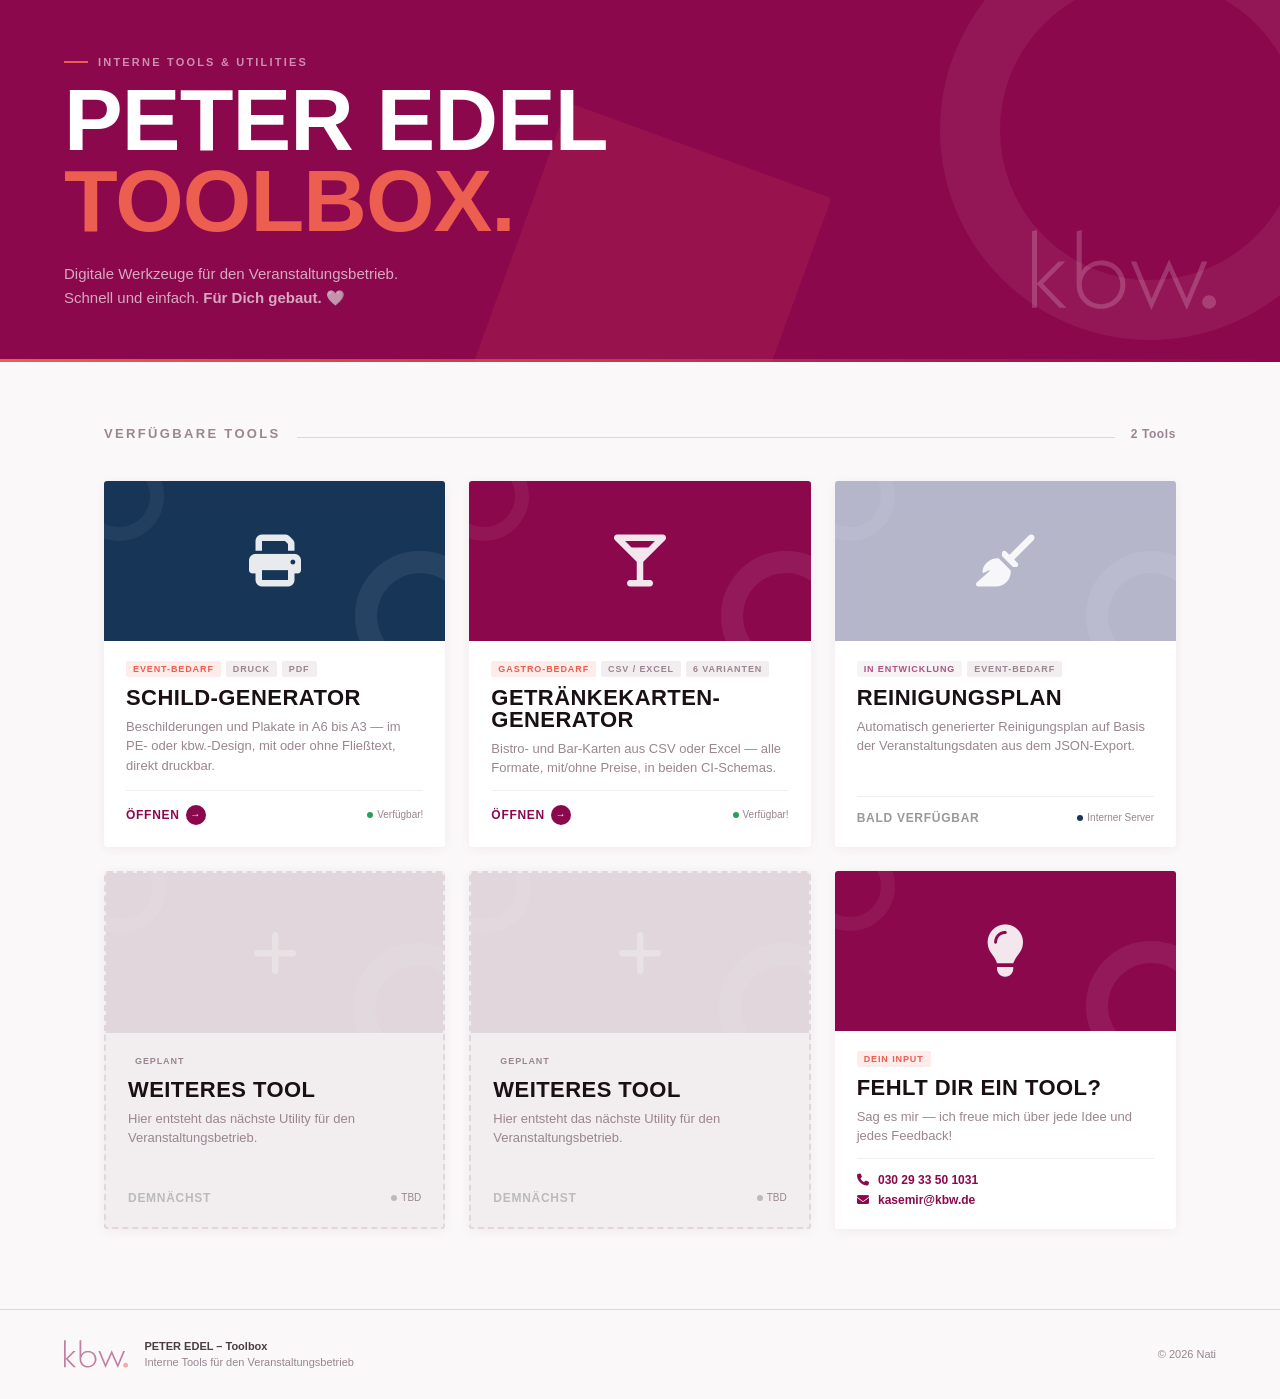
==== index.html @ 6d249f18 "Fixed color variables" ====
<!DOCTYPE html>
<html lang="de">
<head>
<meta charset="UTF-8">
<meta name="viewport" content="width=device-width, initial-scale=1.0">
<title>PETER EDEL – Toolbox</title>
<link rel="stylesheet" href="assets/styles/stylesheet.css">
<link href="https://cdnjs.cloudflare.com/ajax/libs/font-awesome/6.5.0/css/all.min.css" rel="stylesheet">
</head>
<body class="landingpage">

<section class="hero">
  <div class="hero-bg"><div class="hero-bg-line"></div></div>
  <div class="hero-content">
    <div class="hero-left">
      <div class="hero-eyebrow">Interne Tools &amp; Utilities</div>
      <h1 class="hero-title">Peter Edel<span>Toolbox.</span></h1>
      <p class="hero-desc">Digitale Werkzeuge für den Veranstaltungsbetrieb.<br>Schnell und einfach. <strong>Für Dich gebaut.</strong> 🤍</p>
    </div>
    <div class="hero-logo-wrap">
      <img class="hero-logo" src="[data-uri]" alt="kbw.">
    </div>
  </div>
</section>

<section class="tools-section">
  <div class="tools-header">
    <h2>Verfügbare Tools</h2>
    <div class="tools-header-line"></div>
    <span class="tool-count">2 Tools</span>
  </div>

  <div class="tools-grid">

    <!-- Schild-Generator -->
    <a class="tool-card icon-blue" href="event/schildgenerator.html">
      <div class="tool-icon-area">
        <i class="fa-solid fa-print tool-icon"></i>
      </div>
      <div class="tool-body">
        <div class="tool-tags">
          <span class="tool-tag tag-active">Event-Bedarf</span>
          <span class="tool-tag">Druck</span>
          <span class="tool-tag">PDF</span>
        </div>
        <div class="tool-name">Schild-Generator</div>
        <div class="tool-desc">Beschilderungen und Plakate in A6 bis A3 — im PE- oder kbw.-Design, mit oder ohne Fließtext, direkt druckbar.</div>
        <div class="tool-footer">
          <span class="tool-link">Öffnen <span class="tool-link-arrow">→</span></span>
          <span class="tool-deploy"><span class="deploy-dot"></span>Verfügbar!</span>
        </div>
      </div>
    </a>

    <!-- Getränkekarten-Generator -->
    <a class="tool-card icon-magenta" href="bistro/kartengenerator.html">
      <div class="tool-icon-area">
        <i class="fa-solid fa-martini-glass tool-icon"></i>
      </div>
      <div class="tool-body">
        <div class="tool-tags">
          <span class="tool-tag tag-active">Gastro-Bedarf</span>
          <span class="tool-tag">CSV / Excel</span>
          <span class="tool-tag">6 Varianten</span>
        </div>
        <div class="tool-name">Getränkekarten-Generator</div>
        <div class="tool-desc">Bistro- und Bar-Karten aus CSV oder Excel — alle Formate, mit/ohne Preise, in beiden CI-Schemas.</div>
        <div class="tool-footer">
          <span class="tool-link">Öffnen <span class="tool-link-arrow">→</span></span>
          <span class="tool-deploy"><span class="deploy-dot"></span>Verfügbar!</span>
        </div>
      </div>
    </a>

    <!-- Reinigungsplan -->
    <div class="tool-card coming-soon icon-lilac">
      <div class="tool-icon-area">
        <i class="fa-solid fa-broom tool-icon"></i>
      </div>
      <div class="tool-body">
        <div class="tool-tags">
          <span class="tool-tag tag-soon">In Entwicklung</span>
          <span class="tool-tag">Event-Bedarf</span>
        </div>
        <div class="tool-name">Reinigungsplan</div>
        <div class="tool-desc">Automatisch generierter Reinigungsplan auf Basis der Veranstaltungsdaten aus dem JSON-Export.</div>
        <div class="tool-footer">
          <span class="tool-link" style="color:var(--gray-500);">Bald verfügbar</span>
          <span class="tool-deploy"><span class="deploy-dot internal"></span>Interner Server</span>
        </div>
      </div>
    </div>

    <!-- Platzhalter -->
    <div class="tool-card placeholder">
      <div class="tool-icon-area">
        <i class="fa-solid fa-plus tool-icon"></i>
      </div>
      <div class="tool-body">
        <div class="tool-tags"><span class="tool-tag">Geplant</span></div>
        <div class="tool-name">Weiteres Tool</div>
        <div class="tool-desc">Hier entsteht das nächste Utility für den Veranstaltungsbetrieb.</div>
        <div class="tool-footer">
          <span class="tool-link" style="color:var(--gray-400);">Demnächst</span>
          <span class="tool-deploy"><span class="deploy-dot soon"></span>TBD</span>
        </div>
      </div>
    </div>

    <!-- Platzhalter -->
    <div class="tool-card placeholder">
      <div class="tool-icon-area">
        <i class="fa-solid fa-plus tool-icon"></i>
      </div>
      <div class="tool-body">
        <div class="tool-tags"><span class="tool-tag">Geplant</span></div>
        <div class="tool-name">Weiteres Tool</div>
        <div class="tool-desc">Hier entsteht das nächste Utility für den Veranstaltungsbetrieb.</div>
        <div class="tool-footer">
          <span class="tool-link" style="color:var(--gray-400);">Demnächst</span>
          <span class="tool-deploy"><span class="deploy-dot soon"></span>TBD</span>
        </div>
      </div>
    </div>

    <!-- Feedback -->
    <div class="tool-card feedback-card icon-magenta">
      <div class="tool-icon-area">
        <i class="fa-solid fa-lightbulb tool-icon"></i>
      </div>
      <div class="tool-body">
        <div class="tool-tags">
          <span class="tool-tag tag-active">Dein Input</span>
        </div>
        <div class="tool-name">Fehlt Dir ein Tool?</div>
        <div class="tool-desc">Sag es mir — ich freue mich über jede Idee und jedes Feedback!</div>
        <div class="tool-footer">
          <a class="tool-link" href="tel:+493029335010311">
            <i class="fa-solid fa-phone"></i>&nbsp;030 29 33 50 1031
          </a>
          <a class="tool-link" href="mailto:kasemir@kbw.de">
            <i class="fa-solid fa-envelope"></i>&nbsp;kasemir@kbw.de
          </a>
        </div>
      </div>
    </div>

  </div>
</section>

<footer class="lp-footer">
  <div class="footer-left">
    <img class="footer-logo" src="[data-uri]" alt="kbw.">
    <div class="footer-text">
      <strong>PETER EDEL – Toolbox</strong><br>
      Interne Tools für den Veranstaltungsbetrieb
    </div>
  </div>
  <div class="footer-right">© 2026 Nati</div>
</footer>

</body>
</html>
---- assets/styles/stylesheet.css ----
/* ── 0. LOCAL FONTS ──
   Dateien liegen in: assets/fonts/
   Absoluter Pfad für GitHub Pages (Repo: Hub)
   ── */

/* Source Sans 3 — Variable Font (deckt alle Gewichte 200–900 ab) */
@font-face {
  font-family: 'Source Sans 3';
  src: url('/Hub/assets/fonts/SourceSans3-VariableFont_wght.ttf') format('truetype');
  font-weight: 200 900;
  font-style: normal;
}
@font-face {
  font-family: 'Source Sans 3';
  src: url('/Hub/assets/fonts/SourceSans3-Italic-VariableFont_wght.ttf') format('truetype');
  font-weight: 200 900;
  font-style: italic;
}


/* Thin: 100 */
@font-face {
  font-family: 'URW DIN';
  src: url('/Hub/assets/fonts/URWDIN-Thin.ttf') format('truetype');
  font-weight: 100;
  font-style: normal;
}
@font-face {
  font-family: 'URW DIN';
  src: url('/Hub/assets/fonts/URWDIN-ThinItalic.ttf') format('truetype');
  font-weight: 100;
  font-style: italic;
}

/* XLight: 150 */
@font-face {
  font-family: 'URW DIN';
  src: url('/Hub/assets/fonts/URWDIN-XLight.ttf') format('truetype');
  font-weight: 150;
  font-style: normal;
}
@font-face {
  font-family: 'URW DIN';
  src: url('/Hub/assets/fonts/URWDIN-XLightItalic.ttf') format('truetype');
  font-weight: 150;
  font-style: italic;
}

/* Light: 300 */
@font-face {
  font-family: 'URW DIN';
  src: url('/Hub/assets/fonts/URWDIN-Light.ttf') format('truetype');
  font-weight: 300;
  font-style: normal;
}
@font-face {
  font-family: 'URW DIN';
  src: url('/Hub/assets/fonts/URWDIN-LightItalic.ttf') format('truetype');
  font-weight: 300;
  font-style: italic;
}

/* Regular: 400 */
@font-face {
  font-family: 'URW DIN';
  src: url('/Hub/assets/fonts/URWDIN-Regular.ttf') format('truetype');
  font-weight: 400;
  font-style: normal;
}
@font-face {
  font-family: 'URW DIN';
  src: url('/Hub/assets/fonts/URWDIN-Italic.ttf') format('truetype');
  font-weight: 400;
  font-style: italic;
}

/* Medium: 500 */
@font-face {
  font-family: 'URW DIN';
  src: url('/Hub/assets/fonts/URWDIN-Medium.ttf') format('truetype');
  font-weight: 500;
  font-style: normal;
}
@font-face {
  font-family: 'URW DIN';
  src: url('/Hub/assets/fonts/URWDIN-MediumItalic.ttf') format('truetype');
  font-weight: 500;
  font-style: italic;
}

/* Demi (SemiBold): 600 */
@font-face {
  font-family: 'URW DIN';
  src: url('/Hub/assets/fonts/URWDIN-Demi.ttf') format('truetype');
  font-weight: 600;
  font-style: normal;
}
@font-face {
  font-family: 'URW DIN';
  src: url('/Hub/assets/fonts/URWDIN-DemiItalic.ttf') format('truetype');
  font-weight: 600;
  font-style: italic;
}

/* Bold: 700 */
@font-face {
  font-family: 'URW DIN';
  src: url('/Hub/assets/fonts/URWDIN-Bold.ttf') format('truetype');
  font-weight: 700;
  font-style: normal;
}
@font-face {
  font-family: 'URW DIN';
  src: url('/Hub/assets/fonts/URWDIN-BoldItalic.ttf') format('truetype');
  font-weight: 700;
  font-style: italic;
}

/* Black: 900 */
@font-face {
  font-family: 'URW DIN';
  src: url('/Hub/assets/fonts/URWDIN-Black.ttf') format('truetype');
  font-weight: 900;
  font-style: normal;
}
@font-face {
  font-family: 'URW DIN';
  src: url('/Hub/assets/fonts/URWDIN-BlackItalic.ttf') format('truetype');
  font-weight: 900;
  font-style: italic;
}

/* ── 1. CUSTOM PROPERTIES ── */
:root {
  /* Markenfarben */
  --pe-blue:        #173557;
  --kbw-magenta:    #8c084d;
  --kbw-light-lilac: #b6b6cb;
  --accent:         #EB5E50;
  --accent-hover:  #d4473a;

  /* Graustufen */
  --gray-50:   #fafafa;
  --gray-100:  #f4f4f4;
  --gray-200:  #e4e4e4;
  --gray-400:  #bbb;
  --gray-500:  #999;
  --gray-700:  #444;

  /* Landingpage-spezifisch */
  --off-white:      #faf8f9;
  --lp-gray-100:    #f2eef0;
  --lp-gray-200:    #e0d6db;
  --lp-gray-500:    #9a8590;
  --lp-gray-700:    #4a3d44;
  --lp-text:        #1a0f14;

  /* Layout */
  --sidebar-width:  300px;
  --header-height:  56px;
  --radius-ui:      4px;
}


/* ── 2. RESET & BASE ── */
*, *::before, *::after {
  box-sizing: border-box;
  margin: 0;
  padding: 0;
}

html {
  scroll-behavior: smooth;
}

body {
  font-family: 'Source Sans 3', Arial, sans-serif;
  color: #222;
}


/* ── 3. APP-SHELL (Tool-Seiten) ── */

/* Vollbild-Grid für alle Tools */
.app {
  display: grid;
  grid-template-columns: var(--sidebar-width) 1fr;
  grid-template-rows: var(--header-height) 1fr;
  height: 100vh;
  overflow: hidden;
  background: var(--gray-100);
}

/* Header */
header {
  grid-column: 1 / -1;
  background: var(--pe-blue);
  display: flex;
  align-items: center;
  padding: 0 24px;
  gap: 12px;
}

header h1 {
  color: white;
  font-size: 13px;
  font-weight: 600;
  letter-spacing: 0.1em;
  text-transform: uppercase;
}

.accent-dot {
  width: 7px;
  height: 7px;
  background: var(--accent);
  border-radius: 50%;
  flex-shrink: 0;
}

/* Sidebar */
aside {
  background: white;
  border-right: 1px solid var(--gray-200);
  padding: 20px 18px;
  overflow-y: auto;
  display: flex;
  flex-direction: column;
  gap: 18px;
}

.section-label {
  font-size: 9.5px;
  font-weight: 700;
  letter-spacing: 0.13em;
  text-transform: uppercase;
  color: var(--gray-500);
  margin-bottom: 7px;
}

/* Preview-Bereich */
main {
  display: flex;
  align-items: center;
  justify-content: center;
  padding: 32px;
  overflow: hidden;
  background: repeating-conic-gradient(
    #ddd 0% 25%, #e8e8e8 0% 50%
  ) 0 0 / 18px 18px;
}


/* ── 4. SIDEBAR-KOMPONENTEN ── */

/* Schema-Switcher */
.schema-switcher {
  display: grid;
  grid-template-columns: 1fr 1fr;
  gap: 7px;
}

.schema-btn {
  border: 2px solid var(--gray-200);
  background: white;
  border-radius: var(--radius-ui);
  padding: 9px 6px;
  cursor: pointer;
  display: flex;
  flex-direction: column;
  align-items: center;
  gap: 5px;
  font-family: inherit;
  font-size: 11px;
  font-weight: 600;
  color: #555;
  transition: all 0.15s;
}

.schema-btn .swatch {
  width: 24px;
  height: 24px;
  border-radius: 50%;
}

.schema-btn.active {
  border-color: var(--accent);
  color: var(--accent);
}

/* Format-Grid */
.format-grid {
  display: grid;
  gap: 5px;
}

.format-grid-4 { grid-template-columns: repeat(4, 1fr); }
.format-grid-5 { grid-template-columns: repeat(5, 1fr); }
.format-grid-3 { grid-template-columns: repeat(3, 1fr); }

.format-btn {
  border: 2px solid var(--gray-200);
  background: white;
  border-radius: var(--radius-ui);
  padding: 7px 3px;
  cursor: pointer;
  font-family: inherit;
  font-size: 10px;
  font-weight: 700;
  color: #555;
  display: flex;
  flex-direction: column;
  align-items: center;
  gap: 4px;
  line-height: 1.2;
  text-align: center;
  transition: all 0.15s;
}

.format-btn .fmt-icon {
  background: var(--gray-200);
  border-radius: 2px;
  transition: background 0.15s;
}

.format-btn.active {
  border-color: var(--accent);
  color: var(--accent);
}

.format-btn.active .fmt-icon {
  background: var(--accent);
  opacity: 0.35;
}

/* Toggle-Gruppen (Orientierung, Modus, Variante) */
.toggle-group {
  display: flex;
  background: var(--gray-100);
  border-radius: var(--radius-ui);
  padding: 3px;
  gap: 3px;
}

.toggle-btn {
  flex: 1;
  border: none;
  background: transparent;
  border-radius: 3px;
  padding: 7px 4px;
  font-family: inherit;
  font-size: 11px;
  font-weight: 600;
  cursor: pointer;
  color: var(--gray-500);
  white-space: nowrap;
  display: flex;
  flex-direction: column;
  align-items: center;
  gap: 4px;
  transition: all 0.15s;
}

.toggle-btn.active {
  background: white;
  color: #222;
  box-shadow: 0 1px 3px rgba(0,0,0,0.1);
}

.orient-icon {
  background: var(--gray-200);
  border-radius: 1px;
}

/* Textfelder */
.field {
  display: flex;
  flex-direction: column;
  gap: 5px;
}

label {
  font-size: 11px;
  font-weight: 600;
  color: #555;
}

input[type="text"],
textarea {
  border: 1.5px solid var(--gray-200);
  border-radius: var(--radius-ui);
  padding: 8px 10px;
  font-family: inherit;
  font-size: 13px;
  color: #222;
  resize: vertical;
  outline: none;
  transition: border-color 0.15s;
}

input[type="text"]:focus,
textarea:focus {
  border-color: var(--accent);
}

/* Upload-Zone */
.upload-zone {
  border: 2px dashed var(--gray-200);
  border-radius: var(--radius-ui);
  padding: 16px 12px;
  text-align: center;
  cursor: pointer;
  transition: all 0.15s;
  background: var(--gray-50);
}

.upload-zone:hover {
  border-color: var(--accent);
  background: #fff8f7;
}

.upload-zone input { display: none; }

.upload-zone .upload-icon {
  font-size: 22px;
  margin-bottom: 5px;
}

.upload-zone p {
  font-size: 11px;
  color: var(--gray-500);
  line-height: 1.4;
}

.upload-zone strong {
  color: #333;
  font-size: 12px;
}

.upload-status {
  font-size: 11px;
  color: #2a9d5c;
  font-weight: 600;
  display: none;
  padding: 4px 0;
}

.template-link {
  font-size: 11px;
  color: var(--accent);
  cursor: pointer;
  text-decoration: underline;
  background: none;
  border: none;
  font-family: inherit;
  padding: 0;
}

/* Action-Buttons */
.actions {
  display: flex;
  flex-direction: column;
  gap: 7px;
  margin-top: auto;
  padding-top: 4px;
}

.btn {
  display: flex;
  align-items: center;
  justify-content: center;
  gap: 8px;
  border: none;
  border-radius: var(--radius-ui);
  padding: 10px 14px;
  font-family: inherit;
  font-size: 12px;
  font-weight: 600;
  cursor: pointer;
  transition: all 0.15s;
}

.btn-primary {
  background: var(--accent);
  color: white;
}

.btn-primary:hover { background: var(--accent-hover); }

.btn-secondary {
  background: var(--gray-100);
  color: #333;
  border: 1.5px solid var(--gray-200);
}

.btn-secondary:hover { background: var(--gray-200); }

.btn:disabled {
  opacity: 0.4;
  cursor: not-allowed;
}


/* ── 5. LANDINGPAGE ── */

body.landingpage {
  background: var(--off-white);
  color: var(--lp-text);
  min-height: 100vh;
  overflow-x: hidden;
}

/* Hero */
.hero {
  position: relative;
  background: var(--kbw-magenta);
  overflow: hidden;
  min-height: 320px;
  display: flex;
  flex-direction: column;
  justify-content: flex-end;
}

.hero-bg {
  position: absolute;
  inset: 0;
  overflow: hidden;
  pointer-events: none;
}

.hero-bg::before {
  content: '';
  position: absolute;
  top: -80px; right: -80px;
  width: 420px; height: 420px;
  border: 60px solid rgba(255,255,255,0.06);
  border-radius: 50%;
}

.hero-bg::after {
  content: '';
  position: absolute;
  bottom: -60px; left: 40%;
  width: 280px; height: 280px;
  background: var(--accent);
  opacity: 0.12;
  transform: rotate(20deg);
  border-radius: 4px;
}

.hero-bg-line {
  position: absolute;
  bottom: 0; left: 0; right: 0;
  height: 3px;
  background: linear-gradient(90deg, var(--accent) 0%, transparent 100%);
}

.hero-content {
  position: relative;
  z-index: 1;
  padding: 56px 64px 52px;
  display: flex;
  align-items: flex-end;
  justify-content: space-between;
  gap: 32px;
  animation: fadeUp 0.6s ease both;
}

.hero-eyebrow {
  font-size: 11px;
  font-weight: 600;
  letter-spacing: 0.2em;
  text-transform: uppercase;
  color: rgba(255,255,255,0.55);
  margin-bottom: 12px;
  display: flex;
  align-items: center;
  gap: 10px;
}

.hero-eyebrow::before {
  content: '';
  display: block;
  width: 24px; height: 1.5px;
  background: var(--accent);
}

.hero-title {
  font-family: 'Source Sans 3', sans-serif;
  font-weight: 900;
  font-size: clamp(52px, 7vw, 88px);
  color: white;
  line-height: 0.92;
  letter-spacing: -0.01em;
  text-transform: uppercase;
}

.hero-title span {
  color: var(--accent);
  display: block;
}

.hero-desc {
  margin-top: 20px;
  font-size: 15px;
  font-weight: 300;
  color: rgba(255,255,255,0.65);
  max-width: 380px;
  line-height: 1.6;
}

.hero-logo-wrap {
  flex-shrink: 0;
  opacity: 0.18;
  filter: brightness(10);
}

.hero-logo {
  height: 80px;
  width: auto;
  display: block;
}

/* Tools-Sektion */
.tools-section {
  position: relative;
  z-index: 1;
  padding: 64px 64px 80px;
  max-width: 1200px;
  margin: 0 auto;
}

.tools-header {
  display: flex;
  align-items: baseline;
  gap: 16px;
  margin-bottom: 40px;
}

.tools-header h2 {
  font-family: 'Source Sans 3', sans-serif;
  font-weight: 800;
  font-size: 13px;
  letter-spacing: 0.18em;
  text-transform: uppercase;
  color: var(--lp-gray-500);
}

.tools-header-line {
  flex: 1;
  height: 1px;
  background: var(--lp-gray-200);
}

.tool-count {
  font-size: 12px;
  color: var(--lp-gray-500);
  font-weight: 600;
  letter-spacing: 0.05em;
}

.tools-grid {
  display: grid;
  grid-template-columns: repeat(auto-fill, minmax(260px, 1fr));
  gap: 24px;
}

/* Tool-Cards */
.tool-card {
  background: white;
  border-radius: 3px;
  overflow: hidden;
  text-decoration: none;
  color: inherit;
  display: flex;
  flex-direction: column;
  box-shadow: 0 2px 12px rgba(140,8,77,0.06);
  transition: transform 0.2s ease, box-shadow 0.2s ease;
  animation: fadeUp 0.5s ease both;
}

.tool-card:hover {
  transform: translateY(-4px);
  box-shadow: 0 12px 40px rgba(140,8,77,0.14);
}

.tool-card.coming-soon {
  opacity: 0.55;
  pointer-events: none;
}

.tool-card.placeholder {
  border: 2px dashed var(--lp-gray-200);
  background: var(--lp-gray-100);
  opacity: 0.45;
  pointer-events: none;
}


/* ── FEEDBACK-KARTE ── */
.tool-card.feedback-card {
  opacity: 0.55;
  pointer-events: all;  /* bleibt klickbar, im Gegensatz zu coming-soon */
}

.tool-card.feedback-card .tool-icon-area {
  background: var(--kbw-magenta);
}

.feedback-card .tool-link {
  text-transform: none;
  letter-spacing: 0;
  font-weight: 600;
  font-size: 12px;
  text-decoration: none;
}

.feedback-card .tool-link:hover {
  color: var(--accent);
}

.feedback-card .tool-footer {
  flex-direction: column;
  align-items: flex-start;
  gap: 6px;
}

.tool-card:nth-child(1) { animation-delay: 0.10s; }
.tool-card:nth-child(2) { animation-delay: 0.20s; }
.tool-card:nth-child(3) { animation-delay: 0.30s; }
.tool-card:nth-child(4) { animation-delay: 0.40s; }

/* Icon-Bereich */
.tool-icon-area {
  height: 160px;
  display: flex;
  align-items: center;
  justify-content: center;
  position: relative;
  overflow: hidden;
}

/* Icon-Farben per expliziter Klasse — robust gegen Kartenreihenfolge */
.tool-card.icon-blue    .tool-icon-area { background: var(--pe-blue); }
.tool-card.icon-magenta .tool-icon-area { background: var(--kbw-magenta); }
.tool-card.icon-lilac   .tool-icon-area { background: var(--kbw-light-lilac); }
.tool-card.placeholder  .tool-icon-area { background: var(--lp-gray-200); }

.tool-icon-area::before {
  content: '';
  position: absolute;
  bottom: -40px; right: -40px;
  width: 130px; height: 130px;
  border: 22px solid rgba(255,255,255,0.07);
  border-radius: 50%;
}

.tool-icon-area::after {
  content: '';
  position: absolute;
  top: -30px; left: -30px;
  width: 90px; height: 90px;
  border: 14px solid rgba(255,255,255,0.05);
  border-radius: 50%;
}

.tool-icon {
  font-size: 52px;
  color: white;
  opacity: 0.9;
  position: relative;
  z-index: 1;
  transition: transform 0.25s ease;
}

.tool-card:hover .tool-icon { transform: scale(1.08); }
.tool-card.placeholder .tool-icon { opacity: 0.3; }

/* Card-Body */
.tool-body {
  padding: 20px 22px 22px;
  flex: 1;
  display: flex;
  flex-direction: column;
  gap: 8px;
}

.tool-tags {
  display: flex;
  gap: 5px;
  flex-wrap: wrap;
  margin-bottom: 2px;
}

.tool-tag {
  font-size: 9px;
  font-weight: 700;
  letter-spacing: 0.1em;
  text-transform: uppercase;
  padding: 3px 7px;
  border-radius: 2px;
  background: var(--lp-gray-100);
  color: var(--lp-gray-500);
}

.tool-tag.tag-active { background: #fdecea; color: var(--accent); }
.tool-tag.tag-soon   { background: #f2eef0; color: var(--kbw-magenta); opacity: 0.7; }

.tool-name {
  font-family: 'Source Sans 3', sans-serif;
  font-weight: 800;
  font-size: 22px;
  color: var(--lp-text);
  letter-spacing: 0.02em;
  text-transform: uppercase;
  line-height: 1;
}

.tool-desc {
  font-size: 13px;
  color: var(--lp-gray-500);
  line-height: 1.5;
  font-weight: 400;
  flex: 1;
}

.tool-footer {
  display: flex;
  align-items: center;
  justify-content: space-between;
  padding-top: 14px;
  border-top: 1px solid var(--lp-gray-100);
  margin-top: 4px;
}

.tool-link {
  font-size: 12px;
  font-weight: 700;
  color: var(--kbw-magenta);
  letter-spacing: 0.06em;
  text-transform: uppercase;
  display: flex;
  align-items: center;
  gap: 6px;
}

.tool-link-arrow {
  width: 20px; height: 20px;
  background: var(--kbw-magenta);
  border-radius: 50%;
  display: flex;
  align-items: center;
  justify-content: center;
  color: white;
  font-size: 10px;
  transition: transform 0.2s, background 0.2s;
}

.tool-card:hover .tool-link-arrow {
  transform: translateX(3px);
  background: var(--accent);
}

.tool-deploy {
  font-size: 10px;
  color: var(--lp-gray-500);
  display: flex;
  align-items: center;
  gap: 4px;
}

.deploy-dot {
  width: 6px; height: 6px;
  border-radius: 50%;
  background: #2a9d5c;
}

.deploy-dot.internal { background: var(--pe-blue); }
.deploy-dot.soon     { background: var(--gray-400); }

/* Footer (Landingpage) */
.lp-footer {
  border-top: 1px solid var(--lp-gray-200);
  padding: 28px 64px;
  display: flex;
  align-items: center;
  justify-content: space-between;
  gap: 24px;
}

.footer-left {
  display: flex;
  align-items: center;
  gap: 16px;
}

.footer-logo {
  height: 28px;
  width: auto;
  opacity: 0.5;
}

.footer-text {
  font-size: 11px;
  color: var(--lp-gray-500);
  line-height: 1.5;
}

.footer-text strong { color: var(--lp-gray-700); }

.footer-right {
  font-size: 11px;
  color: var(--lp-gray-500);
}


/* ── 6. ANIMATIONEN ── */
@keyframes fadeUp {
  from { opacity: 0; transform: translateY(20px); }
  to   { opacity: 1; transform: translateY(0); }
}


/* ── 7. DRUCK ── */
@media print {
  body, .app { height: auto; overflow: visible; }
  aside, header { display: none !important; }
  main {
    display: flex;
    padding: 0;
    background: white;
    width: 100vw;
    height: 100vh;
  }
  @page { margin: 0; size: auto; }
}


/* ── 8. RESPONSIVE ── */
@media (max-width: 768px) {
  .hero-content {
    padding: 40px 24px 36px;
    flex-direction: column;
    align-items: flex-start;
  }
  .hero-logo-wrap { display: none; }
  .tools-section  { padding: 40px 24px 56px; }
  .lp-footer      { padding: 24px; flex-direction: column; align-items: flex-start; }
}
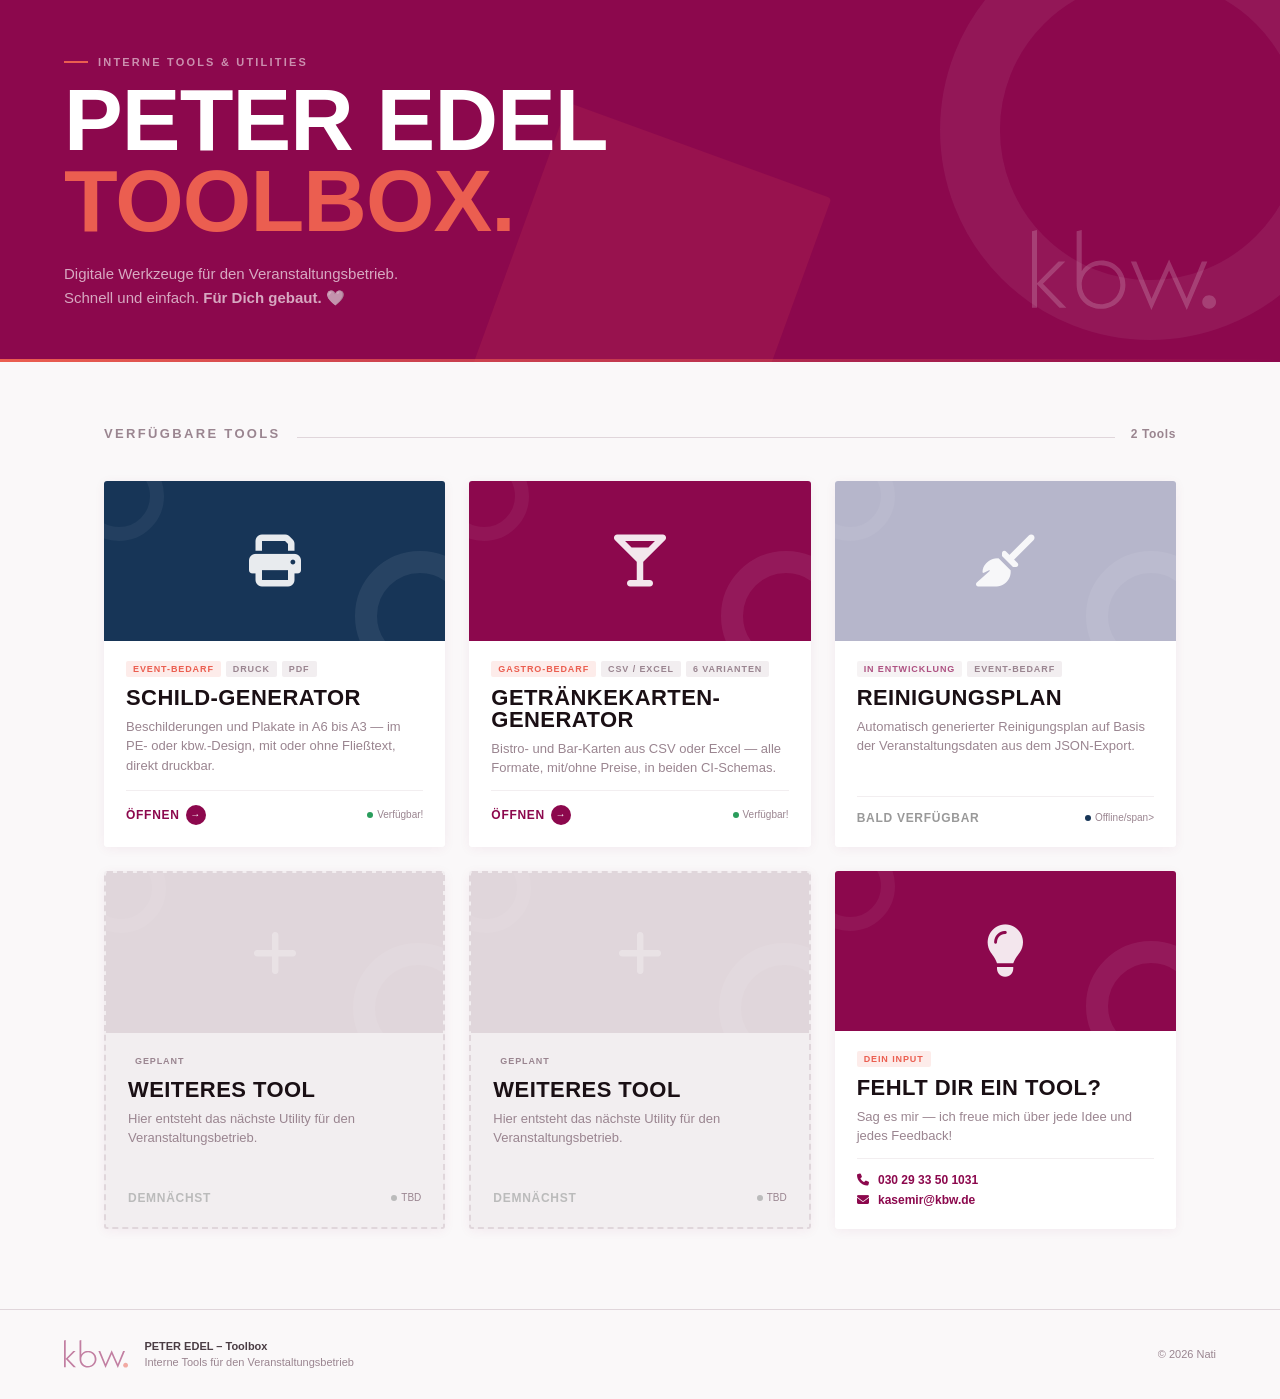
==== commit c695471e: "Removed inline cssfor menu generator and outsourced it to menu-drinks.css" ====
--- a/index.html
+++ b/index.html
@@ -86,7 +86,7 @@
         <div class="tool-desc">Automatisch generierter Reinigungsplan auf Basis der Veranstaltungsdaten aus dem JSON-Export.</div>
         <div class="tool-footer">
           <span class="tool-link" style="color:var(--gray-500);">Bald verfügbar</span>
-          <span class="tool-deploy"><span class="deploy-dot internal"></span>Interner Server</span>
+          <span class="tool-deploy"><span class="deploy-dot internal"></span>Offline/span>
         </div>
       </div>
     </div>
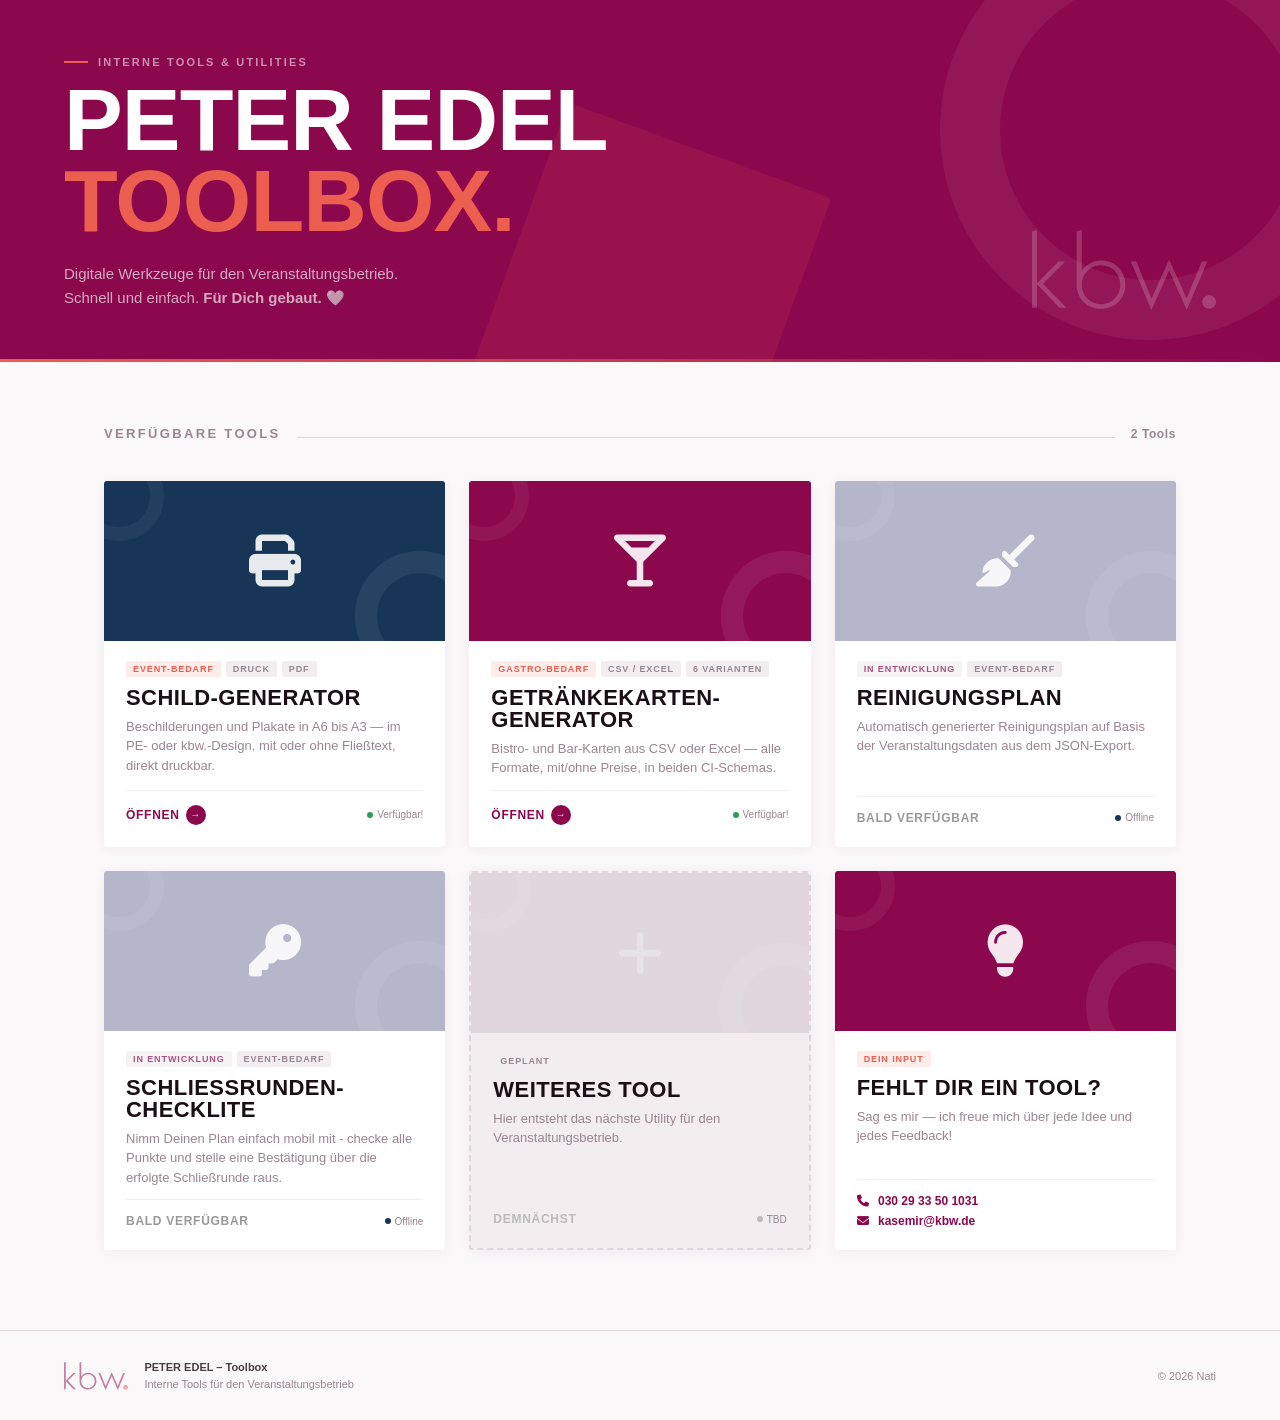
==== commit 3c99adb2: "Added new tool "Schließrunden-Checkliste"." ====
--- a/index.html
+++ b/index.html
@@ -86,23 +86,26 @@
         <div class="tool-desc">Automatisch generierter Reinigungsplan auf Basis der Veranstaltungsdaten aus dem JSON-Export.</div>
         <div class="tool-footer">
           <span class="tool-link" style="color:var(--gray-500);">Bald verfügbar</span>
-          <span class="tool-deploy"><span class="deploy-dot internal"></span>Offline/span>
+          <span class="tool-deploy"><span class="deploy-dot internal"></span>Offline</span>
         </div>
       </div>
     </div>
 
-    <!-- Platzhalter -->
-    <div class="tool-card placeholder">
+    <!-- Schließrunden-Checkliste -->
+    <div class="tool-card coming-soon icon-lilac">
       <div class="tool-icon-area">
-        <i class="fa-solid fa-plus tool-icon"></i>
+        <i class="fa-solid fa-key tool-icon"></i>
       </div>
       <div class="tool-body">
-        <div class="tool-tags"><span class="tool-tag">Geplant</span></div>
-        <div class="tool-name">Weiteres Tool</div>
-        <div class="tool-desc">Hier entsteht das nächste Utility für den Veranstaltungsbetrieb.</div>
+        <div class="tool-tags">
+          <span class="tool-tag tag-soon">In Entwicklung</span>
+          <span class="tool-tag">Event-Bedarf</span>
+        </div>
+        <div class="tool-name">Schließrunden-Checklite</div>
+        <div class="tool-desc">Nimm Deinen Plan einfach mobil mit - checke alle Punkte und stelle eine Bestätigung über die erfolgte Schließrunde raus.</div>
         <div class="tool-footer">
-          <span class="tool-link" style="color:var(--gray-400);">Demnächst</span>
-          <span class="tool-deploy"><span class="deploy-dot soon"></span>TBD</span>
+          <span class="tool-link" style="color:var(--gray-500);">Bald verfügbar</span>
+          <span class="tool-deploy"><span class="deploy-dot internal"></span>Offline</span>
         </div>
       </div>
     </div>
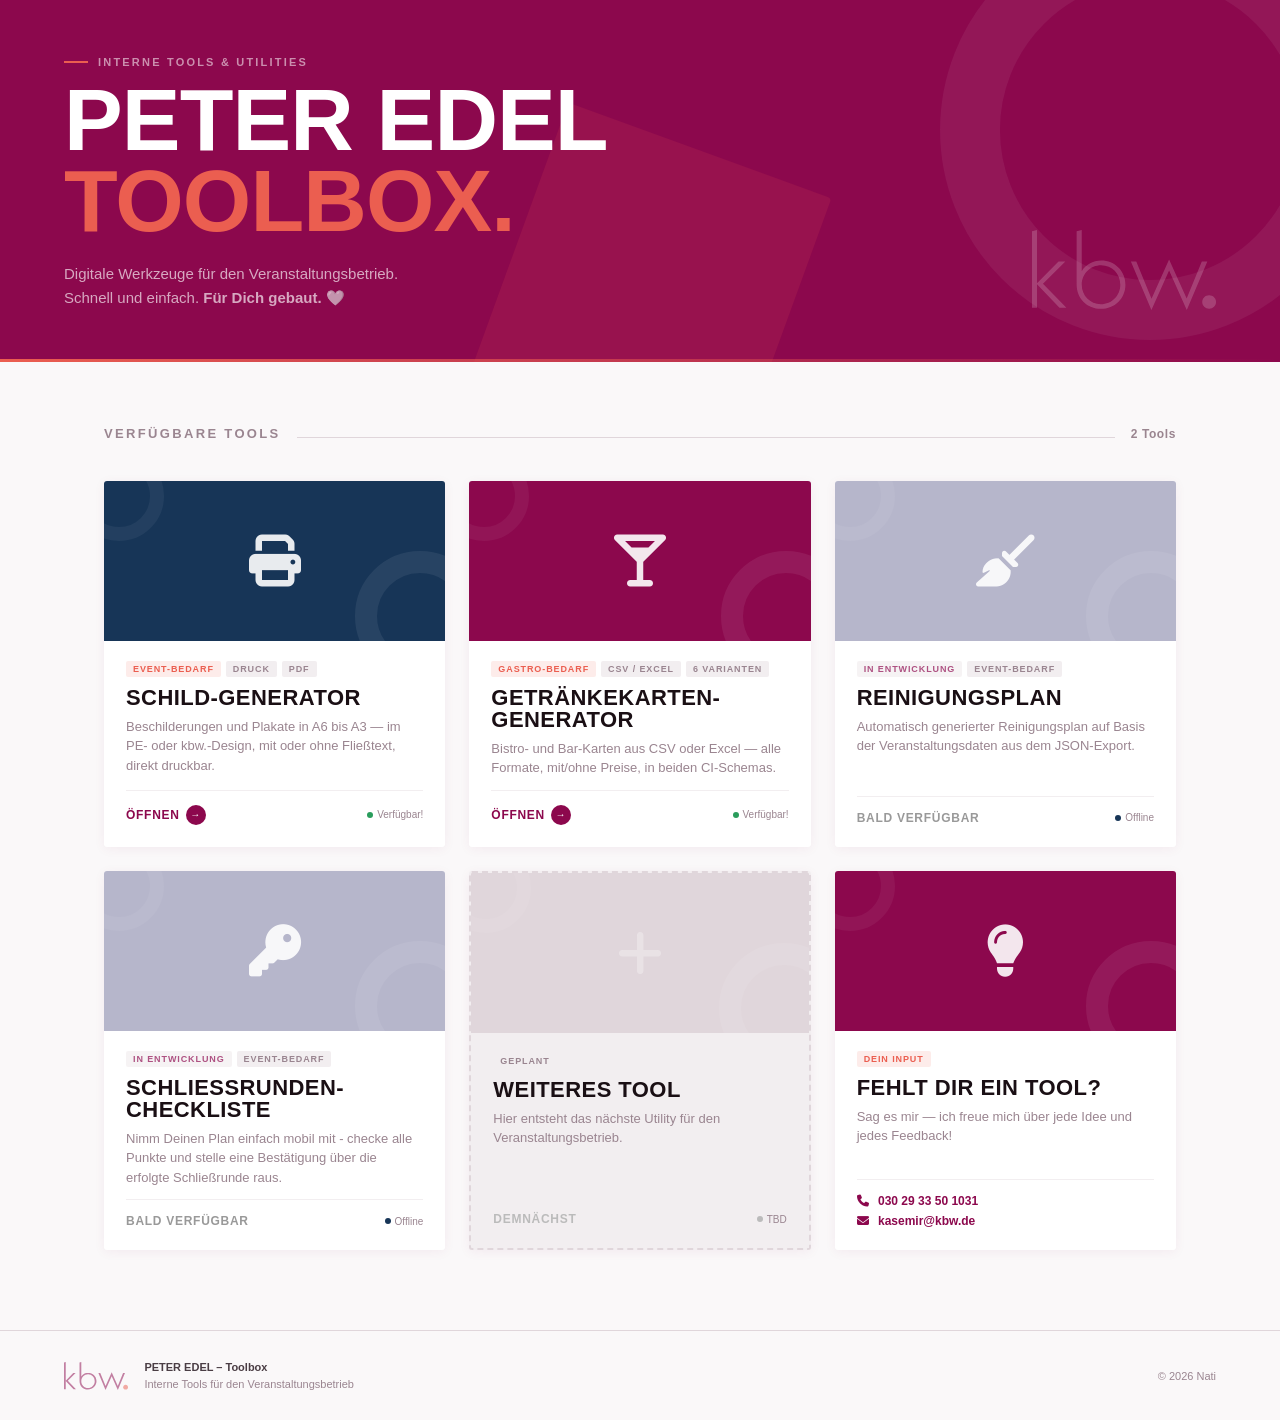
==== commit 27da3623: "Fixed Typo" ====
--- a/index.html
+++ b/index.html
@@ -101,7 +101,7 @@
           <span class="tool-tag tag-soon">In Entwicklung</span>
           <span class="tool-tag">Event-Bedarf</span>
         </div>
-        <div class="tool-name">Schließrunden-Checklite</div>
+        <div class="tool-name">Schließrunden-Checkliste</div>
         <div class="tool-desc">Nimm Deinen Plan einfach mobil mit - checke alle Punkte und stelle eine Bestätigung über die erfolgte Schließrunde raus.</div>
         <div class="tool-footer">
           <span class="tool-link" style="color:var(--gray-500);">Bald verfügbar</span>
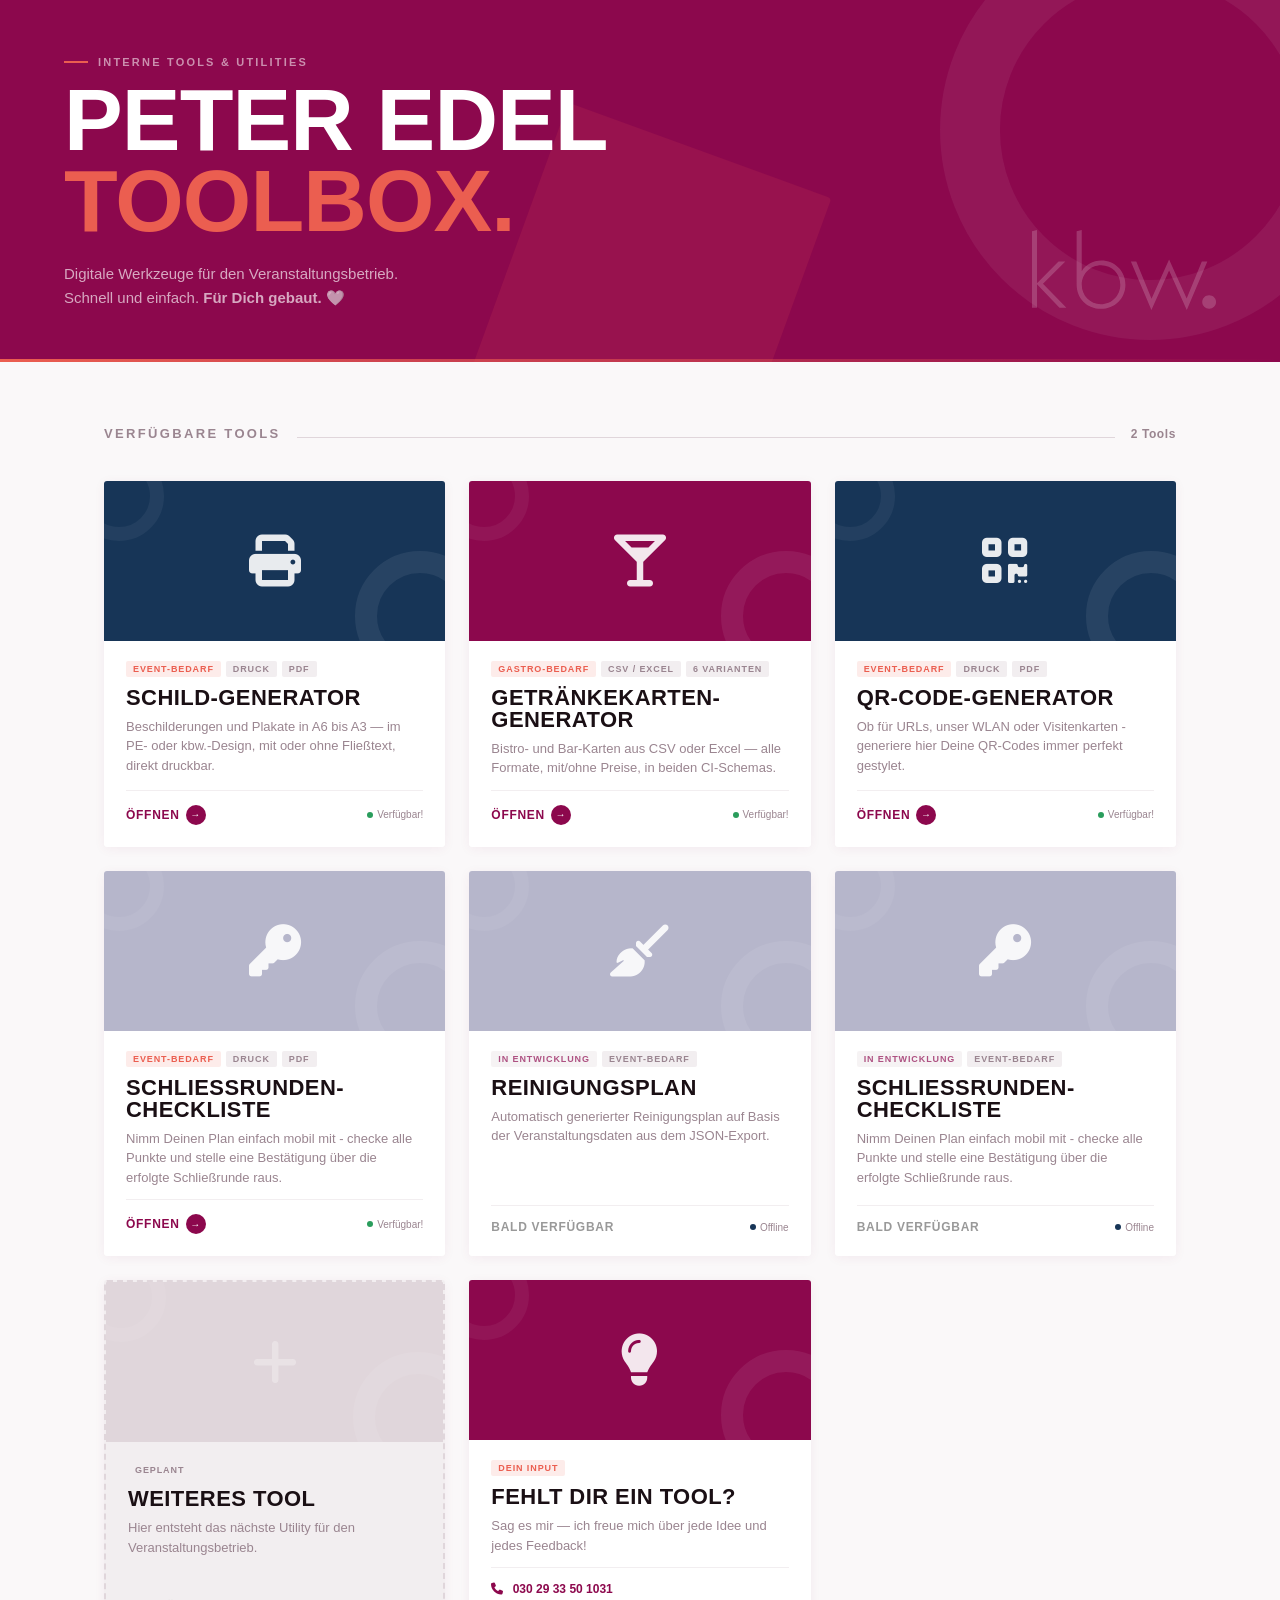
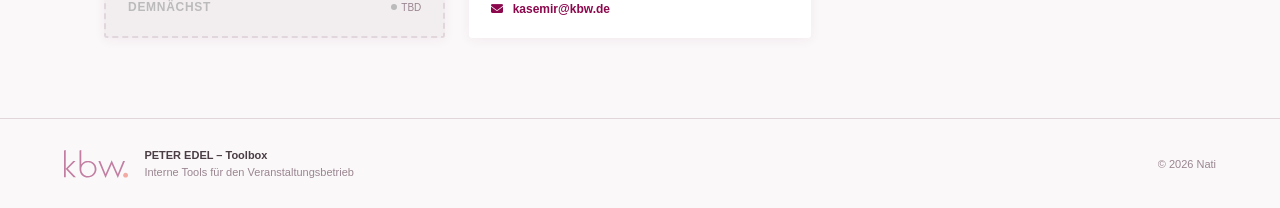
==== commit f0eeddc9: "Added feature QR Code Generator, updated Landingpage" ====
--- a/index.html
+++ b/index.html
@@ -72,6 +72,46 @@
       </div>
     </a>
 
+    <!-- QR-Code-Generator -->
+    <a class="tool-card icon-blue" href="event/qr-generator.html">
+      <div class="tool-icon-area">
+        <i class="fa-solid fa-qrcode tool-icon"></i>
+      </div>
+      <div class="tool-body">
+        <div class="tool-tags">
+          <span class="tool-tag tag-active">Event-Bedarf</span>
+          <span class="tool-tag">Druck</span>
+          <span class="tool-tag">PDF</span>
+        </div>
+        <div class="tool-name">QR-Code-Generator</div>
+        <div class="tool-desc">Ob für URLs, unser WLAN oder Visitenkarten - generiere hier Deine QR-Codes immer perfekt gestylet.</div>
+        <div class="tool-footer">
+          <span class="tool-link">Öffnen <span class="tool-link-arrow">→</span></span>
+          <span class="tool-deploy"><span class="deploy-dot"></span>Verfügbar!</span>
+        </div>
+      </div>
+    </a>
+
+    <!-- Schließrunden-Checkliste -->
+    <a class="tool-card icon-lilac" href="event/schliessrunde.html">
+      <div class="tool-icon-area">
+        <i class="fa-solid fa-key tool-icon"></i>
+      </div>
+      <div class="tool-body">
+        <div class="tool-tags">
+          <span class="tool-tag tag-active">Event-Bedarf</span>
+          <span class="tool-tag">Druck</span>
+          <span class="tool-tag">PDF</span>
+        </div>
+        <div class="tool-name">Schließrunden-Checkliste</div>
+        <div class="tool-desc">Nimm Deinen Plan einfach mobil mit - checke alle Punkte und stelle eine Bestätigung über die erfolgte Schließrunde raus.</div>
+        <div class="tool-footer">
+          <span class="tool-link">Öffnen <span class="tool-link-arrow">→</span></span>
+          <span class="tool-deploy"><span class="deploy-dot"></span>Verfügbar!</span>
+        </div>
+      </div>
+    </a>
+
     <!-- Reinigungsplan -->
     <div class="tool-card coming-soon icon-lilac">
       <div class="tool-icon-area">
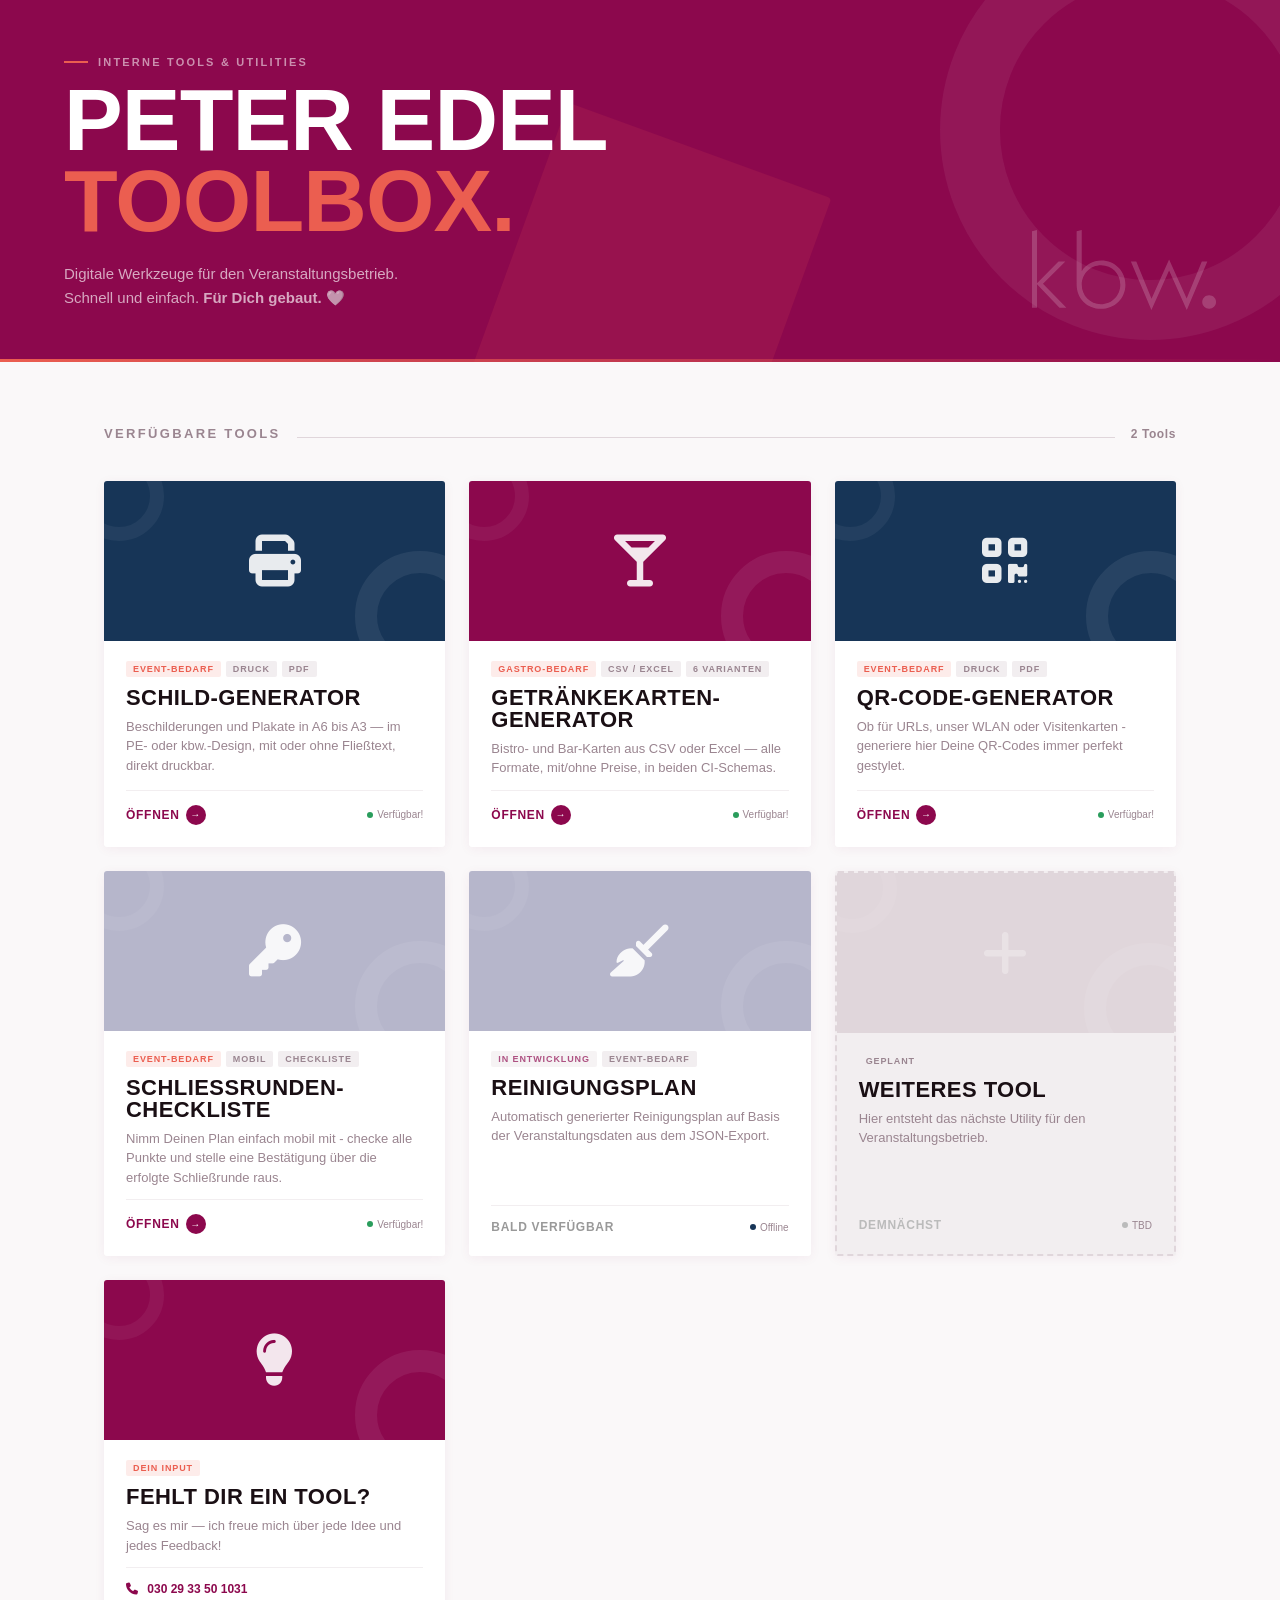
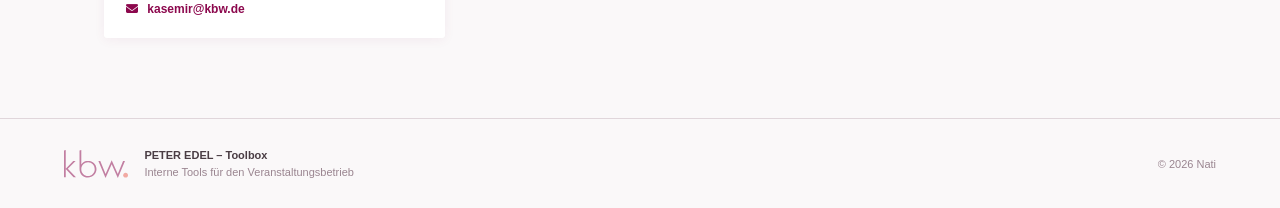
==== commit 72b88dd5: "Removed redundand "Schließrunde-Checkliste"-placeholder" ====
--- a/index.html
+++ b/index.html
@@ -100,8 +100,8 @@
       <div class="tool-body">
         <div class="tool-tags">
           <span class="tool-tag tag-active">Event-Bedarf</span>
-          <span class="tool-tag">Druck</span>
-          <span class="tool-tag">PDF</span>
+          <span class="tool-tag">Mobil</span>
+          <span class="tool-tag">Checkliste</span>
         </div>
         <div class="tool-name">Schließrunden-Checkliste</div>
         <div class="tool-desc">Nimm Deinen Plan einfach mobil mit - checke alle Punkte und stelle eine Bestätigung über die erfolgte Schließrunde raus.</div>
@@ -124,25 +124,6 @@
         </div>
         <div class="tool-name">Reinigungsplan</div>
         <div class="tool-desc">Automatisch generierter Reinigungsplan auf Basis der Veranstaltungsdaten aus dem JSON-Export.</div>
-        <div class="tool-footer">
-          <span class="tool-link" style="color:var(--gray-500);">Bald verfügbar</span>
-          <span class="tool-deploy"><span class="deploy-dot internal"></span>Offline</span>
-        </div>
-      </div>
-    </div>
-
-    <!-- Schließrunden-Checkliste -->
-    <div class="tool-card coming-soon icon-lilac">
-      <div class="tool-icon-area">
-        <i class="fa-solid fa-key tool-icon"></i>
-      </div>
-      <div class="tool-body">
-        <div class="tool-tags">
-          <span class="tool-tag tag-soon">In Entwicklung</span>
-          <span class="tool-tag">Event-Bedarf</span>
-        </div>
-        <div class="tool-name">Schließrunden-Checkliste</div>
-        <div class="tool-desc">Nimm Deinen Plan einfach mobil mit - checke alle Punkte und stelle eine Bestätigung über die erfolgte Schließrunde raus.</div>
         <div class="tool-footer">
           <span class="tool-link" style="color:var(--gray-500);">Bald verfügbar</span>
           <span class="tool-deploy"><span class="deploy-dot internal"></span>Offline</span>
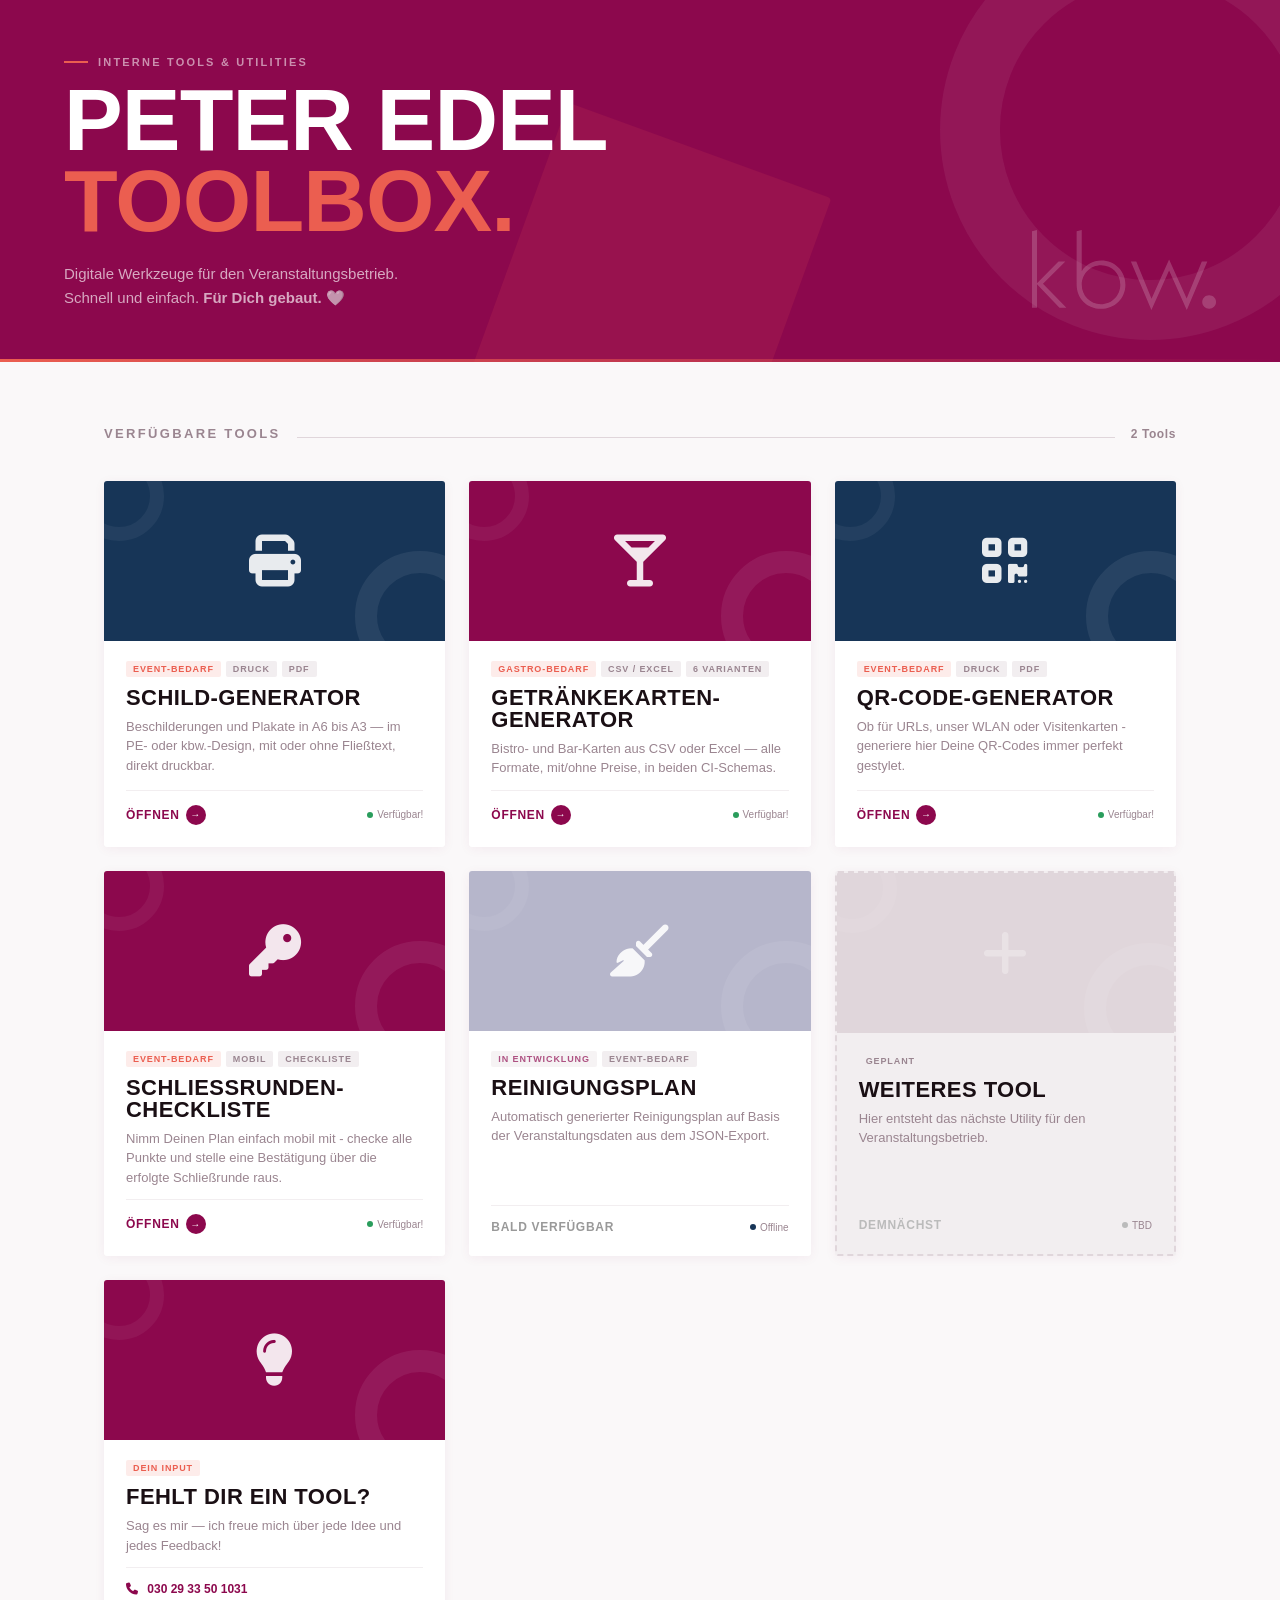
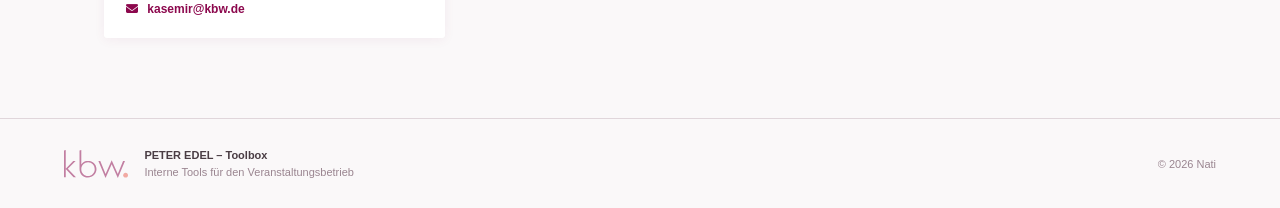
==== commit 40140fff: "Changed color for tool on index.htm" ====
--- a/index.html
+++ b/index.html
@@ -93,7 +93,7 @@
     </a>
 
     <!-- Schließrunden-Checkliste -->
-    <a class="tool-card icon-lilac" href="event/schliessrunde.html">
+    <a class="tool-card icon-magenta" href="event/schliessrunde.html">
       <div class="tool-icon-area">
         <i class="fa-solid fa-key tool-icon"></i>
       </div>
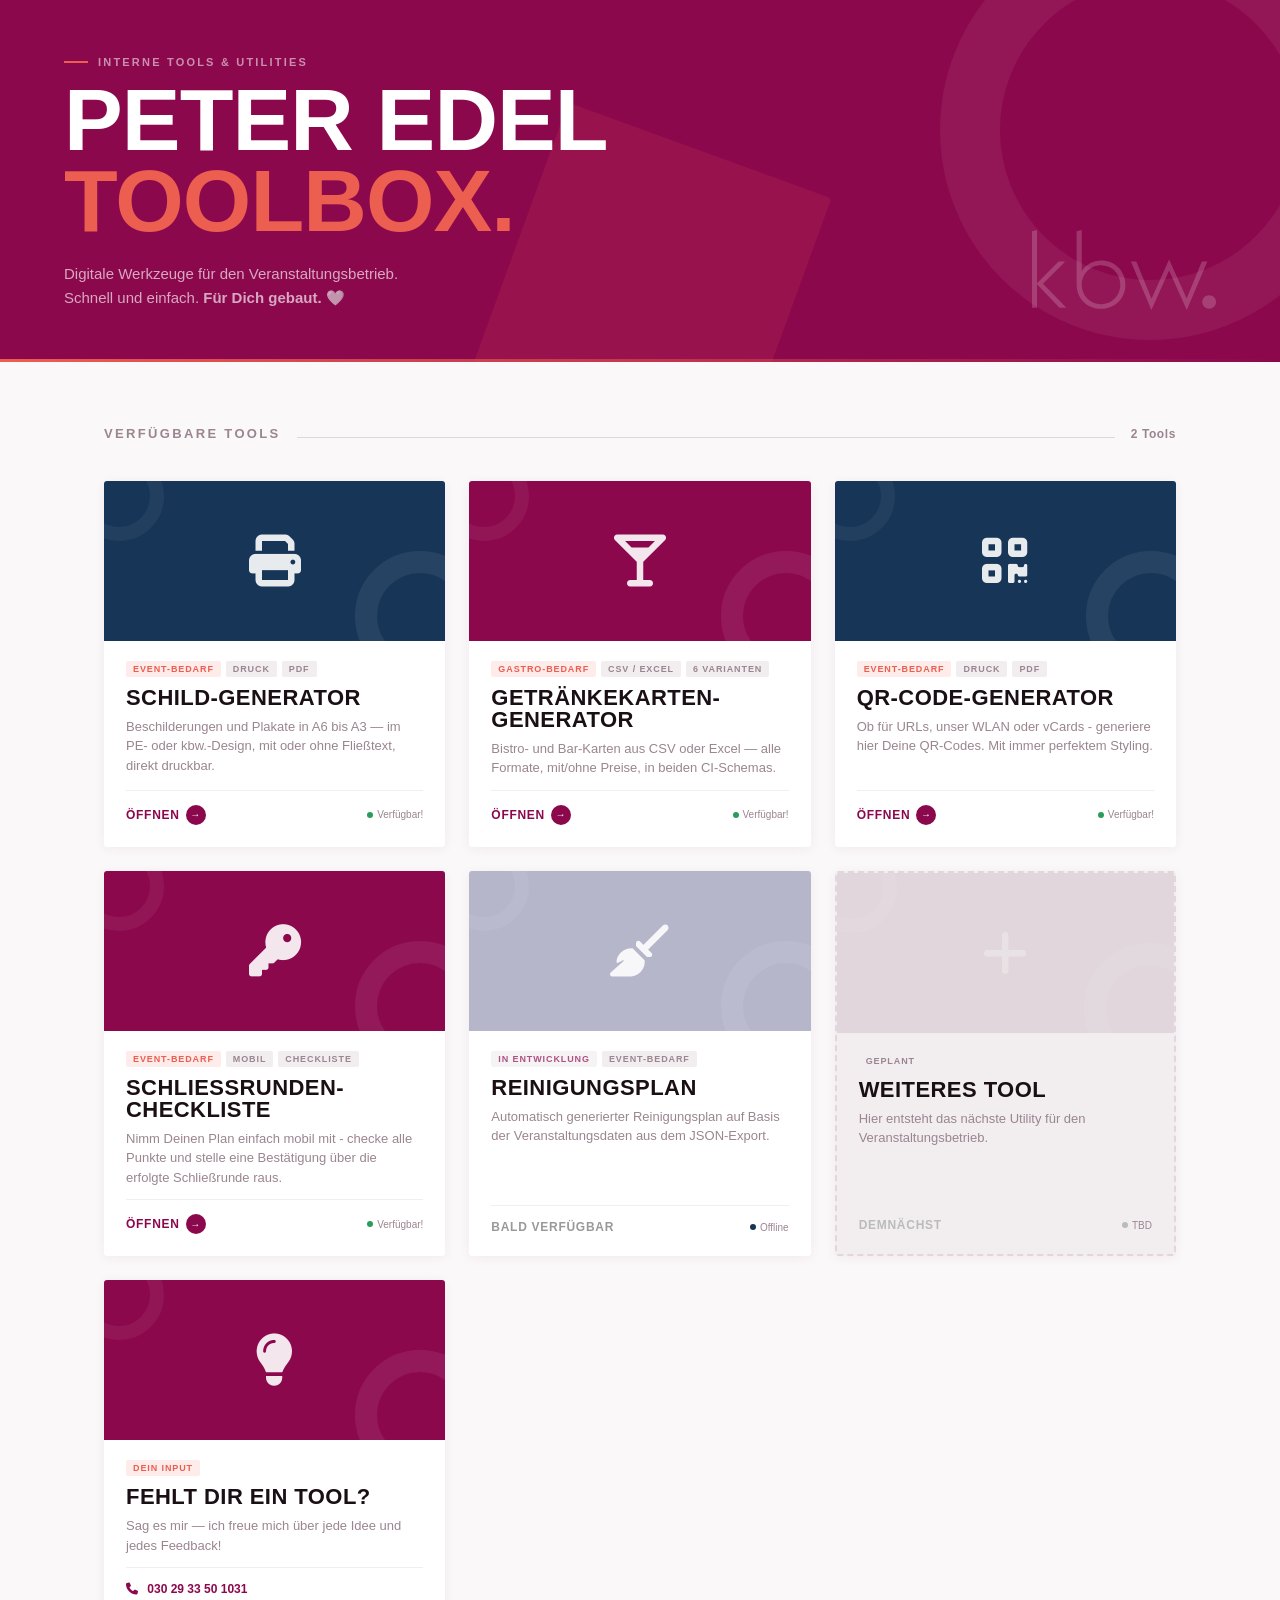
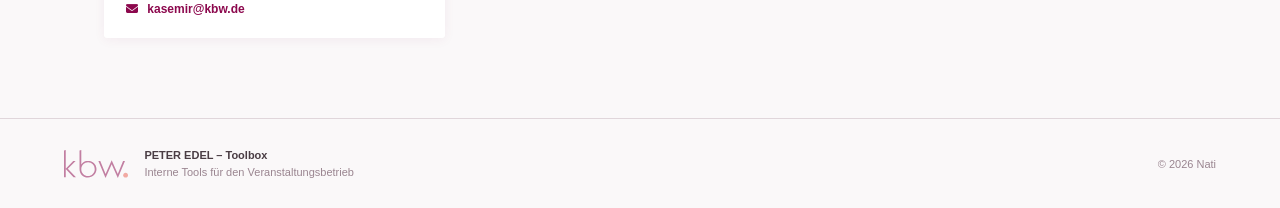
==== commit 68c77663: "Fixed typos" ====
--- a/index.html
+++ b/index.html
@@ -84,7 +84,7 @@
           <span class="tool-tag">PDF</span>
         </div>
         <div class="tool-name">QR-Code-Generator</div>
-        <div class="tool-desc">Ob für URLs, unser WLAN oder Visitenkarten - generiere hier Deine QR-Codes immer perfekt gestylet.</div>
+        <div class="tool-desc">Ob für URLs, unser WLAN oder vCards - generiere hier Deine QR-Codes. Mit immer perfektem Styling.</div>
         <div class="tool-footer">
           <span class="tool-link">Öffnen <span class="tool-link-arrow">→</span></span>
           <span class="tool-deploy"><span class="deploy-dot"></span>Verfügbar!</span>
